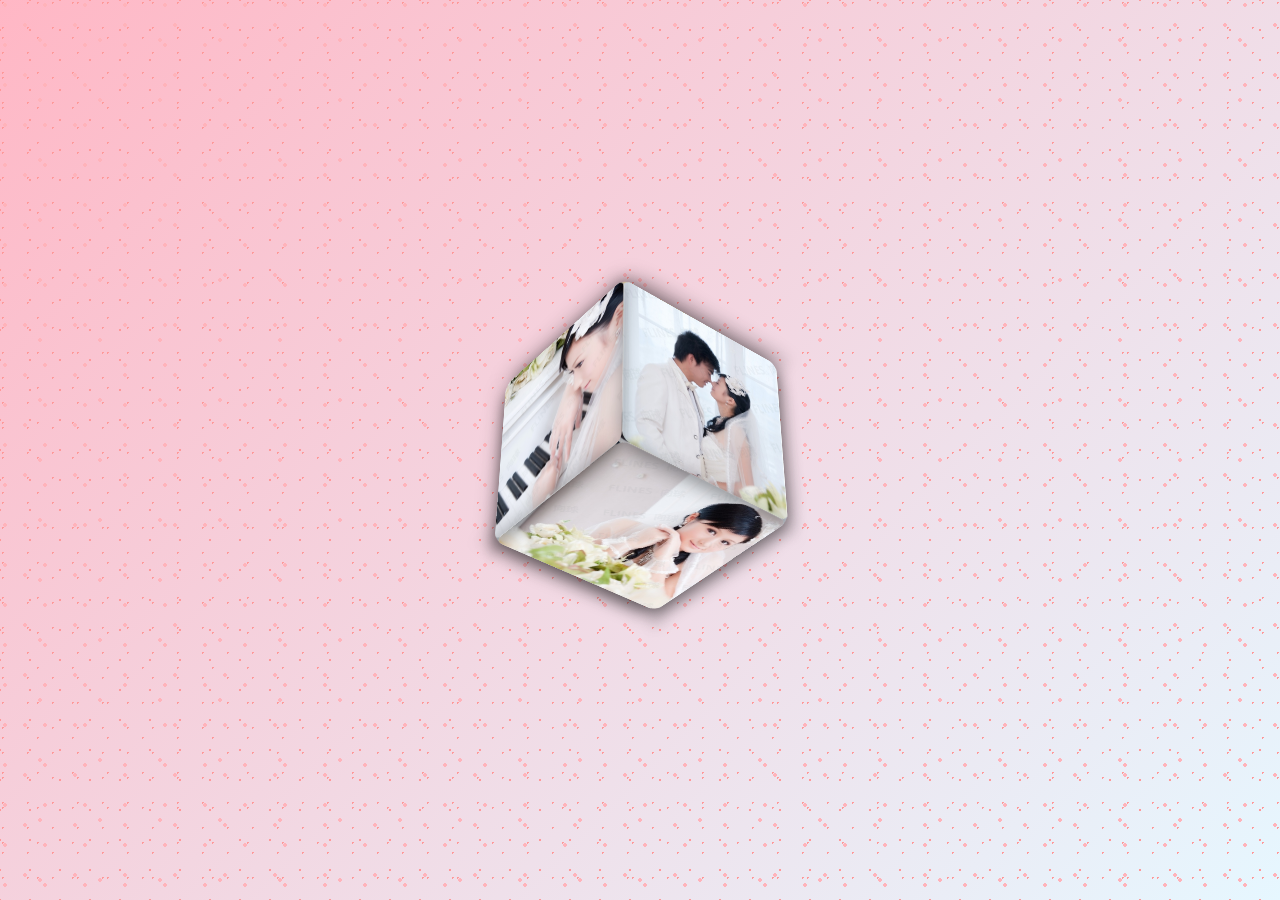
==== index.html @ de9f8f99 "Add files via upload" ====
<!DOCTYPE html>
<html lang="zh-CN">
<head>
    <meta charset="UTF-8">
    <meta name="viewport" content="width=device-width, initial-scale=1.0">
    <title>3D旋转相册</title>
    <link rel="stylesheet" href="style.css">
</head>
<body>
    <div class="container">
        <div class="album">
            <div class="photo" style="--i:0;"></div>
            <div class="photo" style="--i:1;"></div>
            <div class="photo" style="--i:2;"></div>
            <div class="photo" style="--i:3;"></div>
            <div class="photo" style="--i:4;"></div>
            <div class="photo" style="--i:5;"></div>
            
            <!-- 内层小立方体 -->
            <div class="inner-album">
                <div class="inner-photo"></div>
                <div class="inner-photo"></div>
                <div class="inner-photo"></div>
                <div class="inner-photo"></div>
                <div class="inner-photo"></div>
                <div class="inner-photo"></div>
            </div>
        </div>
    </div>
    <script src="script.js"></script>
</body>
</html>
---- style.css ----
* {
    margin: 0;
    padding: 0;
    box-sizing: border-box;
}

body {
    min-height: 100vh;
    display: flex;
    align-items: center;
    justify-content: center;
    background: linear-gradient(135deg, #ffb7c5 0%, #e6f7ff 100%);
    perspective: 1500px;
    overflow: hidden;
    position: relative;
}

/* 樱花飘落特效 */
body::before {
    content: '';
    position: fixed;
    top: 0;
    left: 0;
    width: 100%;
    height: 100%;
    pointer-events: none;
    z-index: 0;
}

/* 樱花样式 */
body::before {
    background-image: 
        radial-gradient(circle, #ffb3ba 2px, transparent 2px),
        radial-gradient(circle, #ff9999 1px, transparent 1px),
        radial-gradient(circle, #ffb3ba 2px, transparent 2px),
        radial-gradient(circle, #ff9999 1px, transparent 1px);
    background-size: 50px 50px, 30px 30px, 40px 40px, 25px 25px;
    background-position: 0 0, 15px 15px, 25px 25px, 40px 40px;
    animation: sakura-fall 20s linear infinite;
}

/* 樱花飘落动画 */
@keyframes sakura-fall {
    0% {
        transform: translateY(-100%) rotate(0deg);
        opacity: 0;
    }
    10% {
        opacity: 1;
    }
    90% {
        opacity: 1;
    }
    100% {
        transform: translateY(100vh) rotate(360deg);
        opacity: 0;
    }
}

/* 添加更多樱花元素 */
body::after {
    content: '';
    position: fixed;
    top: 0;
    left: 0;
    width: 100%;
    height: 100%;
    pointer-events: none;
    z-index: 0;
    background-image: 
        radial-gradient(circle, #ffb3ba 2px, transparent 2px),
        radial-gradient(circle, #ff9999 1px, transparent 1px);
    background-size: 60px 60px, 35px 35px;
    background-position: 10px 10px, 20px 20px;
    animation: sakura-fall 25s linear infinite 1s;
}

/* 确保容器在樱花之上 */
.container {
    position: relative;
    z-index: 1;
    width: 100%;
    height: 100vh;
    display: flex;
    align-items: center;
    justify-content: center;
    transform-style: preserve-3d;
}

.album {
    position: relative;
    width: 200px;
    height: 200px;
    transform-style: preserve-3d;
    animation: rotate 15s linear infinite;
    transition: all 0.8s cubic-bezier(0.25, 0.46, 0.45, 0.94);
    transform-origin: center;
}

.album.expanded {
    animation: none;
    transform: rotateX(10deg) rotateY(10deg);
}

.album.expanded .photo {
    transition: all 0.8s cubic-bezier(0.25, 0.46, 0.45, 0.94);
    position: absolute !important;
    top: 0 !important;
    left: 0 !important;
    width: 200px !important;
    height: 200px !important;
    display: block !important;
    opacity: 1 !important;
    z-index: 1 !important;
}

/* 为每个面设置固定位置 */
.album.expanded .photo:nth-child(1) {
    transform: rotateX(0deg) rotateY(0deg) translateZ(300px) !important;
}

.album.expanded .photo:nth-child(2) {
    transform: rotateX(0deg) rotateY(180deg) translateZ(300px) !important;
}

.album.expanded .photo:nth-child(3) {
    transform: rotateX(0deg) rotateY(-90deg) translateZ(300px) !important;
}

.album.expanded .photo:nth-child(4) {
    transform: rotateX(0deg) rotateY(90deg) translateZ(300px) !important;
}

.album.expanded .photo:nth-child(5) {
    transform: rotateX(90deg) rotateY(0deg) translateZ(300px) !important;
}

.album.expanded .photo:nth-child(6) {
    transform: rotateX(-90deg) rotateY(0deg) translateZ(300px) !important;
}

/* 外层展开图片的旋转动画 */
@keyframes outer-rotate {
    0% {
        transform: rotateX(0deg) rotateY(0deg) translateZ(300px);
    }
    100% {
        transform: rotateX(360deg) rotateY(360deg) translateZ(300px);
    }
}

.photo {
    position: absolute;
    width: 200px;
    height: 200px;
    left: 0;
    top: 0;
    backface-visibility: visible;
    border-radius: 10px;
    overflow: hidden;
    box-shadow: 0 8px 25px rgba(0,0,0,0.4), inset 0 0 20px rgba(255,255,255,0.1);
    transform-origin: center;
    transition: all 0.5s ease;
    display: block;
    opacity: 0.5; /* 外层图片透明度50% */
    z-index: 1;
}

.photo:hover {
    box-shadow: 0 12px 35px rgba(0,0,0,0.5), inset 0 0 30px rgba(255,255,255,0.2);
    transform: scale(1.05);
}

.photo::before {
    content: '';
    position: absolute;
    width: 100%;
    height: 100%;
    background-size: cover;
    background-position: center;
    transition: all 0.3s ease;
    transform: translateZ(0);
}

.photo:hover::before {
    transform: scale(1.1) translateZ(0);
}

.photo:nth-child(1) {
    /* 前面 */
    transform: rotateY(0deg) translateZ(100px);
}

.photo:nth-child(2) {
    /* 后面 */
    transform: rotateY(180deg) translateZ(100px);
}

.photo:nth-child(3) {
    /* 左面 */
    transform: rotateY(-90deg) translateZ(100px);
}

.photo:nth-child(4) {
    /* 右面 */
    transform: rotateY(90deg) translateZ(100px);
}

.photo:nth-child(5) {
    /* 上面 */
    transform: rotateX(90deg) translateZ(100px);
}

.photo:nth-child(6) {
    /* 下面 */
    transform: rotateX(-90deg) translateZ(100px);
}

/* 展开状态下的位置 */
.album.expanded .photo:nth-child(1) {
    /* 前面 */
    transform: rotateX(0deg) rotateY(0deg) translateZ(300px);
}

.album.expanded .photo:nth-child(2) {
    /* 后面 */
    transform: rotateX(0deg) rotateY(180deg) translateZ(300px);
}

.album.expanded .photo:nth-child(3) {
    /* 左面 */
    transform: rotateX(0deg) rotateY(-90deg) translateZ(300px);
}

.album.expanded .photo:nth-child(4) {
    /* 右面 */
    transform: rotateX(0deg) rotateY(90deg) translateZ(300px);
}

.album.expanded .photo:nth-child(5) {
    /* 上面 */
    transform: rotateX(90deg) rotateY(0deg) translateZ(300px);
}

.album.expanded .photo:nth-child(6) {
    /* 下面 */
    transform: rotateX(-90deg) rotateY(0deg) translateZ(300px);
}

/* 内层小立方体样式 */
.inner-album {
    position: absolute;
    width: 100px;
    height: 100px;
    top: 50%;
    left: 50%;
    transform: translate(-50%, -50%);
    transform-style: preserve-3d;
    opacity: 0;
    transition: all 1s cubic-bezier(0.23, 1, 0.32, 1);
}

.album.expanded .inner-album {
    opacity: 1;
    animation: inner-rotate 10s linear infinite !important;
}

.inner-photo {
    position: absolute;
    width: 100px;
    height: 100px;
    left: 0;
    top: 0;
    backface-visibility: hidden;
    border-radius: 8px;
    overflow: hidden;
    box-shadow: 0 4px 15px rgba(0,0,0,0.3);
    transform-origin: center;
    opacity: 0.8; /* 内层图片透明度80% */
}

.inner-photo::before {
    content: '';
    position: absolute;
    width: 100%;
    height: 100%;
    background-size: cover;
    background-position: center;
    transition: all 0.3s ease;
}

/* 内层立方体6个面的位置 */
.inner-photo:nth-child(1) {
    transform: rotateY(0deg) translateZ(50px);
}

.inner-photo:nth-child(2) {
    transform: rotateY(180deg) translateZ(50px);
}

.inner-photo:nth-child(3) {
    transform: rotateY(-90deg) translateZ(50px);
}

.inner-photo:nth-child(4) {
    transform: rotateY(90deg) translateZ(50px);
}

.inner-photo:nth-child(5) {
    transform: rotateX(90deg) translateZ(50px);
}

.inner-photo:nth-child(6) {
    transform: rotateX(-90deg) translateZ(50px);
}

/* 内层立方体图片 */
.inner-photo:nth-child(1)::before {
    background-image: url('IMG/7.png');
}

.inner-photo:nth-child(2)::before {
    background-image: url('IMG/8.png');
}

.inner-photo:nth-child(3)::before {
    background-image: url('IMG/1.png');
}

.inner-photo:nth-child(4)::before {
    background-image: url('IMG/2.png');
}

.inner-photo:nth-child(5)::before {
    background-image: url('IMG/3.png');
}

.inner-photo:nth-child(6)::before {
    background-image: url('IMG/4.png');
}

/* 内层立方体旋转动画 */
@keyframes inner-rotate {
    0% {
        transform: translate(-50%, -50%) rotateX(0deg) rotateY(0deg);
    }
    100% {
        transform: translate(-50%, -50%) rotateX(360deg) rotateY(360deg);
    }
}

/* 确保外层和内层使用相同的旋转速度 */
.album.expanded .photo,
.album.expanded .inner-album {
    animation-duration: 10s !important;
    animation-timing-function: linear !important;
    animation-iteration-count: infinite !important;
}

/* 确保外层图片和内层立方体同步旋转 */
.album.expanded .inner-album {
    animation: inner-rotate 10s linear infinite !important;
}

.photo::before {
    background-image: var(--bg-image, url('IMG/1.png'));
}

.inner-photo::before {
    background-image: var(--bg-image, url('IMG/1.png'));
}

/* 确保所有照片面都能正确显示 */
.album.expanded .photo {
    display: block !important;
    opacity: 1 !important;
    z-index: 1 !important;
    animation: outer-rotate 10s linear infinite !important;
}


.photo {
    display: block;
    opacity: 1;
    z-index: 1;
}




.photo:hover::before {
    transform: scale(1.1);
}

@keyframes rotate {
    0% {
        transform: rotateX(0deg) rotateY(0deg);
    }
    100% {
        transform: rotateX(360deg) rotateY(360deg);
    }
}

@media (max-width: 768px) {
    .album {
        width: 150px;
        height: 150px;
    }
    
    .photo {
        width: 150px;
        height: 150px;
    }
    
    .photo:nth-child(1) {
        transform: rotateY(0deg) translateZ(75px);
    }
    
    .photo:nth-child(2) {
        transform: rotateY(180deg) translateZ(75px);
    }
    
    .photo:nth-child(3) {
        transform: rotateY(-90deg) translateZ(75px);
    }
    
    .photo:nth-child(4) {
        transform: rotateY(90deg) translateZ(75px);
    }
    
    .photo:nth-child(5) {
        transform: rotateX(90deg) translateZ(75px);
    }
    
    .photo:nth-child(6) {
        transform: rotateX(-90deg) translateZ(75px);
    }
    
    /* 移动设备上的展开状态 */
    .album.expanded .photo:nth-child(1) {
        transform: rotateX(0deg) rotateY(0deg) translateZ(200px);
    }
    
    .album.expanded .photo:nth-child(2) {
        transform: rotateX(0deg) rotateY(180deg) translateZ(200px);
    }
    
    .album.expanded .photo:nth-child(3) {
        transform: rotateX(0deg) rotateY(-90deg) translateZ(200px);
    }
    
    .album.expanded .photo:nth-child(4) {
        transform: rotateX(0deg) rotateY(90deg) translateZ(200px);
    }
    
    .album.expanded .photo:nth-child(5) {
        transform: rotateX(90deg) rotateY(0deg) translateZ(200px);
    }
    
    .album.expanded .photo:nth-child(6) {
        transform: rotateX(-90deg) rotateY(0deg) translateZ(200px);
    }
    
    /* 移动设备上的外层展开图片旋转动画 */
    .album.expanded .photo {
        animation: mobile-outer-rotate 10s linear infinite !important;
    }
    
    @keyframes mobile-outer-rotate {
        0% {
            transform: rotateX(0deg) rotateY(0deg) translateZ(200px);
        }
        100% {
            transform: rotateX(360deg) rotateY(360deg) translateZ(200px);
        }
    }
    
    /* 确保移动设备上所有照片面都能正确显示 */
    @media (max-width: 768px) {
        .album.expanded .photo {
            display: block !important;
            opacity: 1 !important;
            z-index: 1 !important;
            animation: mobile-outer-rotate 10s linear infinite !important;
        }
    }
    
    /* 移动设备上的内层小立方体 */
    .inner-album {
        width: 75px;
        height: 75px;
    }
    
    .inner-photo {
        width: 75px;
        height: 75px;
    }
    
    .inner-photo:nth-child(1) {
        transform: rotateY(0deg) translateZ(37.5px);
    }
    
    .inner-photo:nth-child(2) {
        transform: rotateY(180deg) translateZ(37.5px);
    }
    
    .inner-photo:nth-child(3) {
        transform: rotateY(-90deg) translateZ(37.5px);
    }
    
    .inner-photo:nth-child(4) {
        transform: rotateY(90deg) translateZ(37.5px);
    }
    
    .inner-photo:nth-child(5) {
        transform: rotateX(90deg) translateZ(37.5px);
    }
    
    .inner-photo:nth-child(6) {
        transform: rotateX(-90deg) translateZ(37.5px);
    }
}
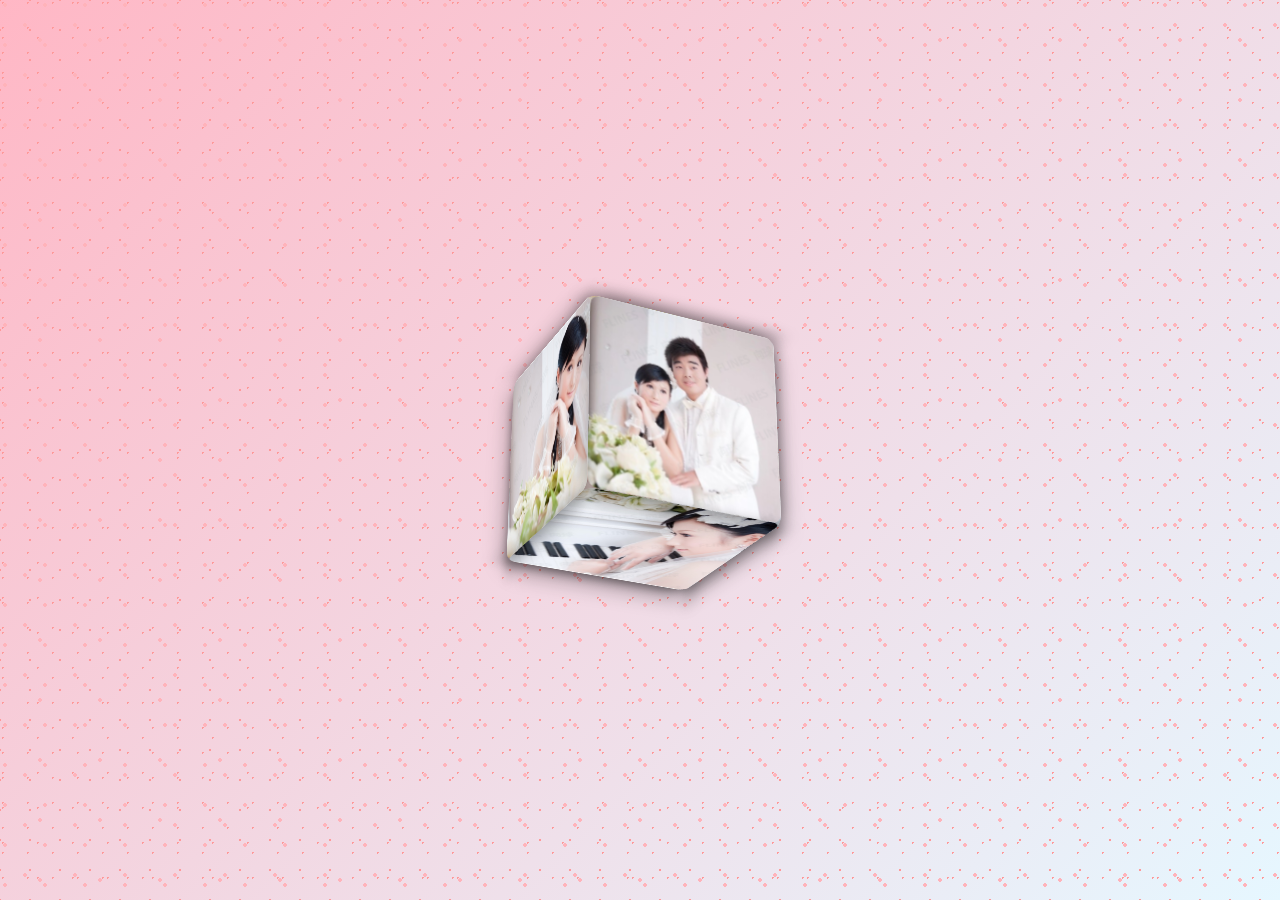
==== commit d150852c: "Add files via upload" ====
--- a/index.html
+++ b/index.html
@@ -5,6 +5,16 @@
     <meta name="viewport" content="width=device-width, initial-scale=1.0">
     <title>3D旋转相册</title>
     <link rel="stylesheet" href="style.css">
+    
+    <!-- 预加载图片，提高加载速度 -->
+    <link rel="preload" href="1.png" as="image">
+    <link rel="preload" href="2.png" as="image">
+    <link rel="preload" href="3.png" as="image">
+    <link rel="preload" href="4.png" as="image">
+    <link rel="preload" href="5.png" as="image">
+    <link rel="preload" href="6.png" as="image">
+    <link rel="preload" href="7.png" as="image">
+    <link rel="preload" href="8.png" as="image">
 </head>
 <body>
     <div class="container">
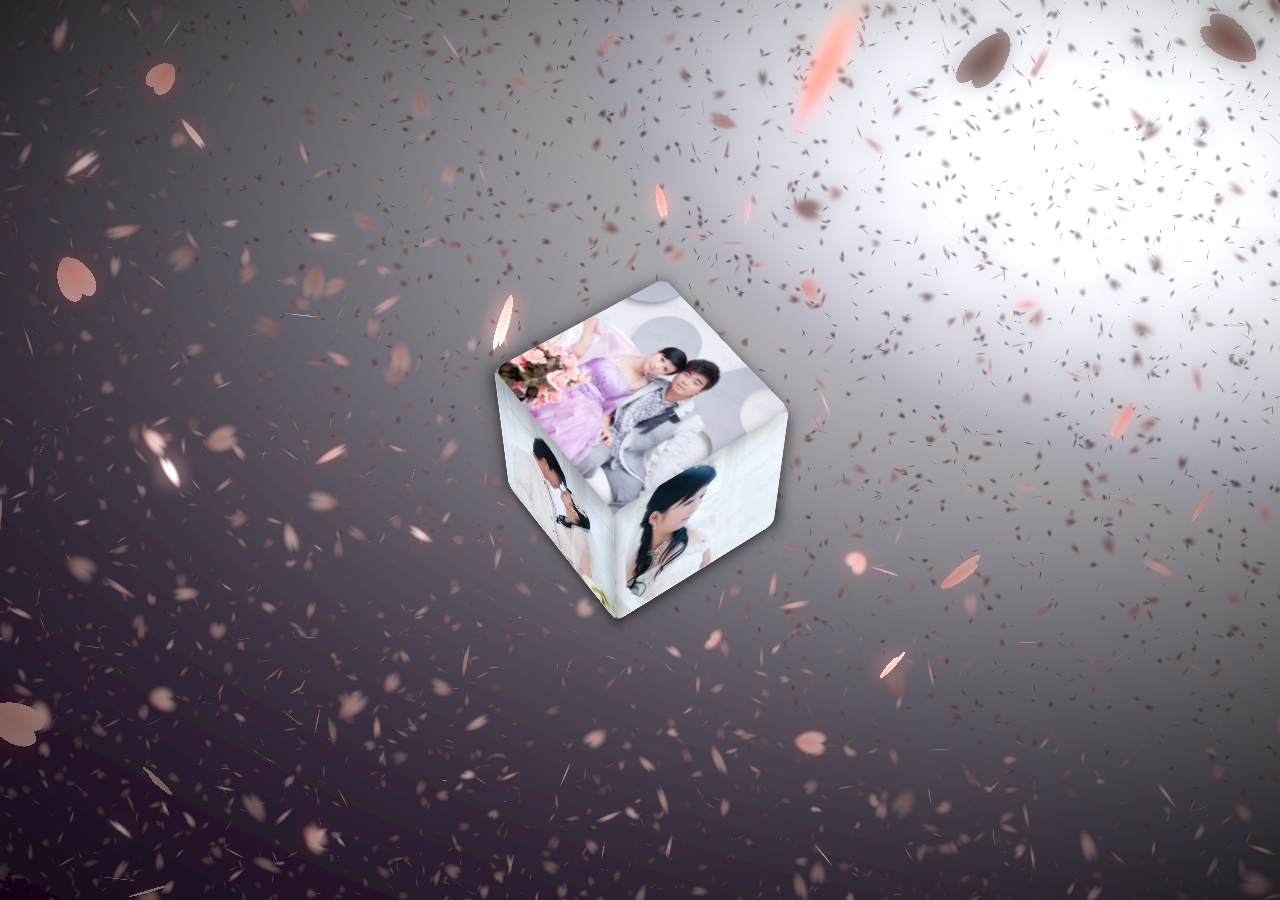
==== commit 540b0fd8: "Add files via upload" ====
--- a/index.html
+++ b/index.html
@@ -17,6 +17,9 @@
     <link rel="preload" href="8.png" as="image">
 </head>
 <body>
+    <!-- 樱花效果 -->
+    <canvas id="sakura"></canvas>
+    
     <div class="container">
         <div class="album">
             <div class="photo" style="--i:0;"></div>
@@ -37,6 +40,1137 @@
             </div>
         </div>
     </div>
+    
+    <!-- sakura shader -->
+    <script id="sakura_point_vsh" type="x-shader/x_vertex">
+    uniform mat4 uProjection;
+    uniform mat4 uModelview;
+    uniform vec3 uResolution;
+    uniform vec3 uOffset;
+    uniform vec3 uDOF; //x:focus distance, y:focus radius, z:max radius
+    uniform vec3 uFade; //x:start distance, y:half distance, z:near fade start
+    
+    attribute vec3 aPosition;
+    attribute vec3 aEuler;
+    attribute vec2 aMisc; //x:size, y:fade
+    
+    varying vec3 pposition;
+    varying float psize;
+    varying float palpha;
+    varying float pdist;
+    
+    //varying mat3 rotMat;
+    varying vec3 normX;
+    varying vec3 normY;
+    varying vec3 normZ;
+    varying vec3 normal;
+    
+    varying float diffuse;
+    varying float specular;
+    varying float rstop;
+    varying float distancefade;
+    
+    void main(void) {
+    // Projection is based on vertical angle
+    vec4 pos = uModelview * vec4(aPosition + uOffset, 1.0);
+    gl_Position = uProjection * pos;
+    gl_PointSize = aMisc.x * uProjection[1][1] / -pos.z * uResolution.y * 0.5;
+    
+    pposition = pos.xyz;
+    psize = aMisc.x;
+    pdist = length(pos.xyz);
+    palpha = smoothstep(0.0, 1.0, (pdist - 0.1) / uFade.z);
+    
+    vec3 elrsn = sin(aEuler);
+    vec3 elrcs = cos(aEuler);
+    mat3 rotx = mat3(
+    1.0, 0.0, 0.0,
+    0.0, elrcs.x, elrsn.x,
+    0.0, -elrsn.x, elrcs.x
+    );
+    mat3 roty = mat3(
+    elrcs.y, 0.0, -elrsn.y,
+    0.0, 1.0, 0.0,
+    elrsn.y, 0.0, elrcs.y
+    );
+    mat3 rotz = mat3(
+    elrcs.z, elrsn.z, 0.0,
+    -elrsn.z, elrcs.z, 0.0,
+    0.0, 0.0, 1.0
+    );
+    mat3 rotmat = rotx * roty * rotz;
+    normal = rotmat[2];
+    
+    mat3 trrotm = mat3(
+    rotmat[0][0], rotmat[1][0], rotmat[2][0],
+    rotmat[0][1], rotmat[1][1], rotmat[2][1],
+    rotmat[0][2], rotmat[1][2], rotmat[2][2]
+    );
+    normX = trrotm[0];
+    normY = trrotm[1];
+    normZ = trrotm[2];
+    
+    const vec3 lit = vec3(0.6917144638660746, 0.6917144638660746, -0.20751433915982237);
+    
+    float tmpdfs = dot(lit, normal);
+    if(tmpdfs < 0.0) {
+    normal = -normal;
+    tmpdfs = dot(lit, normal);
+    }
+    diffuse = 0.4 + tmpdfs;
+    
+    vec3 eyev = normalize(-pos.xyz);
+    if(dot(eyev, normal) > 0.0) {
+    vec3 hv = normalize(eyev + lit);
+    specular = pow(max(dot(hv, normal), 0.0), 20.0);
+    }
+    else {
+    specular = 0.0;
+    }
+    
+    rstop = clamp((abs(pdist - uDOF.x) - uDOF.y) / uDOF.z, 0.0, 1.0);
+    rstop = pow(rstop, 0.5);
+    //-0.69315 = ln(0.5)
+    distancefade = min(1.0, exp((uFade.x - pdist) * 0.69315 / uFade.y));
+    }
+    </script>
+    
+    <script id="sakura_point_fsh" type="x-shader/x_fragment">
+    #ifdef GL_ES
+    //precision mediump float;
+    precision highp float;
+    #endif
+    
+    uniform vec3 uDOF; //x:focus distance, y:focus radius, z:max radius
+    uniform vec3 uFade; //x:start distance, y:half distance, z:near fade start
+    
+    const vec3 fadeCol = vec3(0.08, 0.03, 0.06);
+    
+    varying vec3 pposition;
+    varying float psize;
+    varying float palpha;
+    varying float pdist;
+    
+    //varying mat3 rotMat;
+    varying vec3 normX;
+    varying vec3 normY;
+    varying vec3 normZ;
+    varying vec3 normal;
+    
+    varying float diffuse;
+    varying float specular;
+    varying float rstop;
+    varying float distancefade;
+    
+    float ellipse(vec2 p, vec2 o, vec2 r) {
+    vec2 lp = (p - o) / r;
+    return length(lp) - 1.0;
+    }
+    
+    void main(void) {
+    vec3 p = vec3(gl_PointCoord - vec2(0.5, 0.5), 0.0) * 2.0;
+    vec3 d = vec3(0.0, 0.0, -1.0);
+    float nd = normZ.z; //dot(-normZ, d);
+    if(abs(nd) < 0.0001) discard;
+    
+    float np = dot(normZ, p);
+    vec3 tp = p + d * np / nd;
+    vec2 coord = vec2(dot(normX, tp), dot(normY, tp));
+    
+    //angle = 15 degree
+    const float flwrsn = 0.258819045102521;
+    const float flwrcs = 0.965925826289068;
+    mat2 flwrm = mat2(flwrcs, -flwrsn, flwrsn, flwrcs);
+    vec2 flwrp = vec2(abs(coord.x), coord.y) * flwrm;
+    
+    float r;
+    if(flwrp.x < 0.0) {
+    r = ellipse(flwrp, vec2(0.065, 0.024) * 0.5, vec2(0.36, 0.96) * 0.5);
+    }
+    else {
+    r = ellipse(flwrp, vec2(0.065, 0.024) * 0.5, vec2(0.58, 0.96) * 0.5);
+    }
+    
+    if(r > rstop) discard;
+    
+    vec3 col = mix(vec3(1.0, 0.8, 0.75), vec3(1.0, 0.9, 0.87), r);
+    float grady = mix(0.0, 1.0, pow(coord.y * 0.5 + 0.5, 0.35));
+    col *= vec3(1.0, grady, grady);
+    col *= mix(0.8, 1.0, pow(abs(coord.x), 0.3));
+    col = col * diffuse + specular;
+    
+    col = mix(fadeCol, col, distancefade);
+    
+    float alpha = (rstop > 0.001)? (0.5 - r / (rstop * 2.0)) : 1.0;
+    alpha = smoothstep(0.0, 1.0, alpha) * palpha;
+    
+    gl_FragColor = vec4(col * 0.5, alpha);
+    }
+    </script>
+    
+    <!-- effects -->
+    <script id="fx_common_vsh" type="x-shader/x_vertex">
+    uniform vec3 uResolution;
+    attribute vec2 aPosition;
+    
+    varying vec2 texCoord;
+    varying vec2 screenCoord;
+    
+    void main(void) {
+    gl_Position = vec4(aPosition, 0.0, 1.0);
+    texCoord = aPosition.xy * 0.5 + vec2(0.5, 0.5);
+    screenCoord = aPosition.xy * vec2(uResolution.z, 1.0);
+    }
+    </script>
+    
+    <script id="bg_fsh" type="x-shader/x_fragment">
+    #ifdef GL_ES
+    //precision mediump float;
+    precision highp float;
+    #endif
+    
+    uniform vec2 uTimes;
+    
+    varying vec2 texCoord;
+    varying vec2 screenCoord;
+    
+    void main(void) {
+    vec3 col;
+    float c;
+    vec2 tmpv = texCoord * vec2(0.8, 1.0) - vec2(0.95, 1.0);
+    c = exp(-pow(length(tmpv) * 1.8, 2.0));
+    col = mix(vec3(0.02, 0.0, 0.03), vec3(0.96, 0.98, 1.0) * 1.5, c);
+    gl_FragColor = vec4(col * 0.5, 1.0);
+    }
+    </script>
+    
+    <script id="fx_brightbuf_fsh" type="x-shader/x_fragment">
+    #ifdef GL_ES
+    //precision mediump float;
+    precision highp float;
+    #endif
+    uniform sampler2D uSrc;
+    uniform vec2 uDelta;
+    
+    varying vec2 texCoord;
+    varying vec2 screenCoord;
+    
+    void main(void) {
+    vec4 col = texture2D(uSrc, texCoord);
+    gl_FragColor = vec4(col.rgb * 2.0 - vec3(0.5), 1.0);
+    }
+    </script>
+    
+    <script id="fx_dirblur_r4_fsh" type="x-shader/x_fragment">
+    #ifdef GL_ES
+    //precision mediump float;
+    precision highp float;
+    #endif
+    uniform sampler2D uSrc;
+    uniform vec2 uDelta;
+    uniform vec4 uBlurDir; //dir(x, y), stride(z, w)
+    
+    varying vec2 texCoord;
+    varying vec2 screenCoord;
+    
+    void main(void) {
+    vec4 col = texture2D(uSrc, texCoord);
+    col = col + texture2D(uSrc, texCoord + uBlurDir.xy * uDelta);
+    col = col + texture2D(uSrc, texCoord - uBlurDir.xy * uDelta);
+    col = col + texture2D(uSrc, texCoord + (uBlurDir.xy + uBlurDir.zw) * uDelta);
+    col = col + texture2D(uSrc, texCoord - (uBlurDir.xy + uBlurDir.zw) * uDelta);
+    gl_FragColor = col / 5.0;
+    }
+    </script>
+    
+    <!-- effect fragment shader template -->
+    <script id="fx_common_fsh" type="x-shader/x_fragment">
+    #ifdef GL_ES
+    //precision mediump float;
+    precision highp float;
+    #endif
+    uniform sampler2D uSrc;
+    uniform vec2 uDelta;
+    
+    varying vec2 texCoord;
+    varying vec2 screenCoord;
+    
+    void main(void) {
+    gl_FragColor = texture2D(uSrc, texCoord);
+    }
+    </script>
+    
+    <!-- post processing -->
+    <script id="pp_final_vsh" type="x-shader/x_vertex">
+    uniform vec3 uResolution;
+    attribute vec2 aPosition;
+    varying vec2 texCoord;
+    varying vec2 screenCoord;
+    
+    void main(void) {
+    gl_Position = vec4(aPosition, 0.0, 1.0);
+    texCoord = aPosition.xy * 0.5 + vec2(0.5, 0.5);
+    screenCoord = aPosition.xy * vec2(uResolution.z, 1.0);
+    }
+    </script>
+    
+    <script id="pp_final_fsh" type="x-shader/x_fragment">
+    #ifdef GL_ES
+    //precision mediump float;
+    precision highp float;
+    #endif
+    uniform sampler2D uSrc;
+    uniform sampler2D uBloom;
+    uniform vec2 uDelta;
+    
+    varying vec2 texCoord;
+    varying vec2 screenCoord;
+    
+    void main(void) {
+    vec4 srccol = texture2D(uSrc, texCoord) * 2.0;
+    vec4 bloomcol = texture2D(uBloom, texCoord);
+    vec4 col;
+    col = srccol + bloomcol * (vec4(1.0) + srccol);
+    col *= smoothstep(1.0, 0.0, pow(length((texCoord - vec2(0.5)) * 2.0), 1.2) * 0.5);
+    col = pow(col, vec4(0.45454545454545)); //(1.0 / 2.2)
+    
+    gl_FragColor = vec4(col.rgb, 1.0);
+    gl_FragColor.a = 1.0;
+    }
+    </script>
+    
     <script src="script.js"></script>
+    
+    <script>
+    // Utilities
+    var Vector3 = {};
+    var Matrix44 = {};
+    
+    Vector3.create = function(x, y, z) {
+    return {'x':x, 'y':y, 'z':z};
+    };
+    
+    Vector3.dot = function (v0, v1) {
+    return v0.x * v1.x + v0.y * v1.y + v0.z * v1.z;
+    };
+    
+    Vector3.cross = function (v, v0, v1) {
+    v.x = v0.y * v1.z - v0.z * v1.y;
+    v.y = v0.z * v1.x - v0.x * v1.z;
+    v.z = v0.x * v1.y - v0.y * v1.x;
+    };
+    
+    Vector3.normalize = function (v) {
+    var l = v.x * v.x + v.y * v.y + v.z * v.z;
+    if(l > 0.00001) {
+    l = 1.0 / Math.sqrt(l);
+    v.x *= l;
+    v.y *= l;
+    v.z *= l;
+    }
+    };
+    
+    Vector3.arrayForm = function(v) {
+    if(v.array) {
+    v.array[0] = v.x;
+    v.array[1] = v.y;
+    v.array[2] = v.z;
+    }
+    else {
+    v.array = new Float32Array([v.x, v.y, v.z]);
+    }
+    return v.array;
+    };
+    
+    Matrix44.createIdentity = function () {
+    return new Float32Array([1.0, 0.0, 0.0, 0.0, 0.0, 1.0, 0.0, 0.0, 0.0, 0.0, 1.0, 0.0, 0.0, 0.0, 0.0, 1.0]);
+    };
+    
+    Matrix44.loadProjection = function (m, aspect, vdeg, near, far) {
+    var h = near * Math.tan(vdeg * Math.PI / 180.0 * 0.5) * 2.0;
+    var w = h * aspect;
+    
+    m[0] = 2.0 * near / w;
+    m[1] = 0.0;
+    m[2] = 0.0;
+    m[3] = 0.0;
+    
+    m[4] = 0.0;
+    m[5] = 2.0 * near / h;
+    m[6] = 0.0;
+    m[7] = 0.0;
+    
+    m[8] = 0.0;
+    m[9] = 0.0;
+    m[10] = -(far + near) / (far - near);
+    m[11] = -1.0;
+    
+    m[12] = 0.0;
+    m[13] = 0.0;
+    m[14] = -2.0 * far * near / (far - near);
+    m[15] = 0.0;
+    };
+    
+    Matrix44.loadLookAt = function (m, vpos, vlook, vup) {
+    var frontv = Vector3.create(vpos.x - vlook.x, vpos.y - vlook.y, vpos.z - vlook.z);
+    Vector3.normalize(frontv);
+    
+    var sidev = Vector3.create(1.0, 0.0, 0.0);
+    Vector3.cross(sidev, vup, frontv);
+    Vector3.normalize(sidev);
+    
+    var topv = Vector3.create(1.0, 0.0, 0.0);
+    Vector3.cross(topv, frontv, sidev);
+    Vector3.normalize(topv);
+    
+    m[0] = sidev.x;
+    m[1] = topv.x;
+    m[2] = frontv.x;
+    m[3] = 0.0;
+    
+    m[4] = sidev.y;
+    m[5] = topv.y;
+    m[6] = frontv.y;
+    m[7] = 0.0;
+    
+    m[8] = sidev.z;
+    m[9] = topv.z;
+    m[10] = frontv.z;
+    m[11] = 0.0;
+    
+    m[12] = -(vpos.x * m[0] + vpos.y * m[4] + vpos.z * m[8]);
+    m[13] = -(vpos.x * m[1] + vpos.y * m[5] + vpos.z * m[9]);
+    m[14] = -(vpos.x * m[2] + vpos.y * m[6] + vpos.z * m[10]);
+    m[15] = 1.0;
+    };
+    
+    //
+    var timeInfo = {
+    'start':0, 'prev':0, // Date
+    'delta':0, 'elapsed':0 // Number(sec)
+    };
+    
+    //
+    var gl;
+    var renderSpec = {
+    'width':0,
+    'height':0,
+    'aspect':1,
+    'array':new Float32Array(3),
+    'halfWidth':0,
+    'halfHeight':0,
+    'halfArray':new Float32Array(3)
+    // and some render targets. see setViewport()
+    };
+    
+    renderSpec.setSize = function(w, h) {
+    renderSpec.width = w;
+    renderSpec.height = h;
+    renderSpec.aspect = renderSpec.width / renderSpec.height;
+    renderSpec.array[0] = renderSpec.width;
+    renderSpec.array[1] = renderSpec.height;
+    renderSpec.array[2] = renderSpec.aspect;
+    
+    renderSpec.halfWidth = Math.floor(w / 2);
+    renderSpec.halfHeight = Math.floor(h / 2);
+    renderSpec.halfArray[0] = renderSpec.halfWidth;
+    renderSpec.halfArray[1] = renderSpec.halfHeight;
+    renderSpec.halfArray[2] = renderSpec.halfWidth / renderSpec.halfHeight;
+    };
+    
+    function deleteRenderTarget(rt) {
+    gl.deleteFramebuffer(rt.frameBuffer);
+    gl.deleteRenderbuffer(rt.renderBuffer);
+    gl.deleteTexture(rt.texture);
+    }
+    
+    function createRenderTarget(w, h) {
+    var ret = {
+    'width':w,
+    'height':h,
+    'sizeArray':new Float32Array([w, h, w / h]),
+    'dtxArray':new Float32Array([1.0 / w, 1.0 / h])
+    };
+    
+    ret.frameBuffer = gl.createFramebuffer();
+    ret.renderBuffer = gl.createRenderbuffer();
+    ret.texture = gl.createTexture();
+    
+    gl.bindTexture(gl.TEXTURE_2D, ret.texture);
+    gl.texImage2D(gl.TEXTURE_2D, 0, gl.RGBA, w, h, 0, gl.RGBA, gl.UNSIGNED_BYTE, null);
+    gl.texParameteri(gl.TEXTURE_2D, gl.TEXTURE_WRAP_S, gl.CLAMP_TO_EDGE);
+    gl.texParameteri(gl.TEXTURE_2D, gl.TEXTURE_WRAP_T, gl.CLAMP_TO_EDGE);
+    gl.texParameteri(gl.TEXTURE_2D, gl.TEXTURE_MAG_FILTER, gl.LINEAR);
+    gl.texParameteri(gl.TEXTURE_2D, gl.TEXTURE_MIN_FILTER, gl.LINEAR);
+    
+    gl.bindFramebuffer(gl.FRAMEBUFFER, ret.frameBuffer);
+    gl.framebufferTexture2D(gl.FRAMEBUFFER, gl.COLOR_ATTACHMENT0, gl.TEXTURE_2D, ret.texture, 0);
+    
+    gl.bindRenderbuffer(gl.RENDERBUFFER, ret.renderBuffer);
+    gl.renderbufferStorage(gl.RENDERBUFFER, gl.DEPTH_COMPONENT16, w, h);
+    gl.framebufferRenderbuffer(gl.FRAMEBUFFER, gl.DEPTH_ATTACHMENT, gl.RENDERBUFFER, ret.renderBuffer);
+    
+    gl.bindTexture(gl.TEXTURE_2D, null);
+    gl.bindRenderbuffer(gl.RENDERBUFFER, null);
+    gl.bindFramebuffer(gl.FRAMEBUFFER, null);
+    
+    return ret;
+    }
+    
+    function compileShader(shtype, shsrc) {
+    var retsh = gl.createShader(shtype);
+    
+    gl.shaderSource(retsh, shsrc);
+    gl.compileShader(retsh);
+    
+    if(!gl.getShaderParameter(retsh, gl.COMPILE_STATUS)) {
+    var errlog = gl.getShaderInfoLog(retsh);
+    gl.deleteShader(retsh);
+    console.error(errlog);
+    return null;
+    }
+    
+    return retsh;
+    }
+    
+    function createShader(vtxsrc, frgsrc, uniformlist, attrlist) {
+    var vsh = compileShader(gl.VERTEX_SHADER, vtxsrc);
+    var fsh = compileShader(gl.FRAGMENT_SHADER, frgsrc);
+    
+    if(vsh == null || fsh == null) {
+    return null;
+    }
+    
+    var prog = gl.createProgram();
+    gl.attachShader(prog, vsh);
+    gl.attachShader(prog, fsh);
+    
+    gl.deleteShader(vsh);
+    gl.deleteShader(fsh);
+    
+    gl.linkProgram(prog);
+    if (!gl.getProgramParameter(prog, gl.LINK_STATUS)) {
+    var errlog = gl.getProgramInfoLog(prog);
+    console.error(errlog);
+    return null;
+    }
+    
+    if(uniformlist) {
+    prog.uniforms = {};
+    for(var i = 0; i < uniformlist.length; i++) {
+    prog.uniforms[uniformlist[i]] = gl.getUniformLocation(prog, uniformlist[i]);
+    }
+    }
+    
+    if(attrlist) {
+    prog.attributes = {};
+    for(var i = 0; i < attrlist.length; i++) {
+    var attr = attrlist[i];
+    prog.attributes[attr] = gl.getAttribLocation(prog, attr);
+    }
+    }
+    
+    return prog;
+    }
+    
+    function useShader(prog) {
+    gl.useProgram(prog);
+    for(var attr in prog.attributes) {
+    gl.enableVertexAttribArray(prog.attributes[attr]);;
+    }
+    }
+    
+    function unuseShader(prog) {
+    for(var attr in prog.attributes) {
+    gl.disableVertexAttribArray(prog.attributes[attr]);;
+    }
+    gl.useProgram(null);
+    }
+    
+    /////
+    var projection = {
+    'angle':60,
+    'nearfar':new Float32Array([0.1, 100.0]),
+    'matrix':Matrix44.createIdentity()
+    };
+    
+    var camera = {
+    'position':Vector3.create(0, 0, 100),
+    'lookat':Vector3.create(0, 0, 0),
+    'up':Vector3.create(0, 1, 0),
+    'dof':Vector3.create(10.0, 4.0, 8.0),
+    'matrix':Matrix44.createIdentity()
+    };
+    
+    var pointFlower = {};
+    var meshFlower = {};
+    var sceneStandBy = false;
+    
+    var BlossomParticle = function () {
+    this.velocity = new Array(3);
+    this.rotation = new Array(3);
+    this.position = new Array(3);
+    this.euler = new Array(3);
+    this.size = 1.0;
+    this.alpha = 1.0;
+    this.zkey = 0.0;
+    };
+    
+    BlossomParticle.prototype.setVelocity = function (vx, vy, vz) {
+    this.velocity[0] = vx;
+    this.velocity[1] = vy;
+    this.velocity[2] = vz;
+    };
+    
+    BlossomParticle.prototype.setRotation = function (rx, ry, rz) {
+    this.rotation[0] = rx;
+    this.rotation[1] = ry;
+    this.rotation[2] = rz;
+    };
+    
+    BlossomParticle.prototype.setPosition = function (nx, ny, nz) {
+    this.position[0] = nx;
+    this.position[1] = ny;
+    this.position[2] = nz;
+    };
+    
+    BlossomParticle.prototype.setEulerAngles = function (rx, ry, rz) {
+    this.euler[0] = rx;
+    this.euler[1] = ry;
+    this.euler[2] = rz;
+    };
+    
+    BlossomParticle.prototype.setSize = function (s) {
+    this.size = s;
+    };
+    
+    BlossomParticle.prototype.update = function (dt, et) {
+    this.position[0] += this.velocity[0] * dt;
+    this.position[1] += this.velocity[1] * dt;
+    this.position[2] += this.velocity[2] * dt;
+    
+    this.euler[0] += this.rotation[0] * dt;
+    this.euler[1] += this.rotation[1] * dt;
+    this.euler[2] += this.rotation[2] * dt;
+    };
+    
+    function createPointFlowers() {
+    // get point sizes
+    var prm = gl.getParameter(gl.ALIASED_POINT_SIZE_RANGE);
+    renderSpec.pointSize = {'min':prm[0], 'max':prm[1]};
+    
+    var vtxsrc = document.getElementById("sakura_point_vsh").textContent;
+    var frgsrc = document.getElementById("sakura_point_fsh").textContent;
+    
+    pointFlower.program = createShader(
+    vtxsrc, frgsrc,
+    ['uProjection', 'uModelview', 'uResolution', 'uOffset', 'uDOF', 'uFade'],
+    ['aPosition', 'aEuler', 'aMisc']
+    );
+    
+    useShader(pointFlower.program);
+    pointFlower.offset = new Float32Array([0.0, 0.0, 0.0]);
+    pointFlower.fader = Vector3.create(0.0, 10.0, 0.0);
+    
+    // paramerters: velocity[3], rotate[3]
+    pointFlower.numFlowers = 1600;
+    pointFlower.particles = new Array(pointFlower.numFlowers);
+    // vertex attributes {position[3], euler_xyz[3], size[1]}
+    pointFlower.dataArray = new Float32Array(pointFlower.numFlowers * (3 + 3 + 2));
+    pointFlower.positionArrayOffset = 0;
+    pointFlower.eulerArrayOffset = pointFlower.numFlowers * 3;
+    pointFlower.miscArrayOffset = pointFlower.numFlowers * 6;
+    
+    pointFlower.buffer = gl.createBuffer();
+    gl.bindBuffer(gl.ARRAY_BUFFER, pointFlower.buffer);
+    gl.bufferData(gl.ARRAY_BUFFER, pointFlower.dataArray, gl.DYNAMIC_DRAW);
+    gl.bindBuffer(gl.ARRAY_BUFFER, null);
+    
+    unuseShader(pointFlower.program);
+    
+    for(var i = 0; i < pointFlower.numFlowers; i++) {
+    pointFlower.particles[i] = new BlossomParticle();
+    }
+    }
+    
+    function initPointFlowers() {
+    //area
+    pointFlower.area = Vector3.create(20.0, 20.0, 20.0);
+    pointFlower.area.x = pointFlower.area.y * renderSpec.aspect;
+    
+    pointFlower.fader.x = 10.0; //env fade start
+    pointFlower.fader.y = pointFlower.area.z; //env fade half
+    pointFlower.fader.z = 0.1; //near fade start
+    
+    //particles
+    var PI2 = Math.PI * 2.0;
+    var tmpv3 = Vector3.create(0, 0, 0);
+    var tmpv = 0;
+    var symmetryrand = function() {return (Math.random() * 2.0 - 1.0);};
+    
+    for(var i = 0; i < pointFlower.numFlowers; i++) {
+    var tmpprtcl = pointFlower.particles[i];
+    
+    //velocity
+    tmpv3.x = symmetryrand() * 0.3 + 0.8;
+    tmpv3.y = symmetryrand() * 0.2 - 1.0;
+    tmpv3.z = symmetryrand() * 0.3 + 0.5;
+    Vector3.normalize(tmpv3);
+    tmpv = 2.0 + Math.random() * 1.0;
+    tmpprtcl.setVelocity(tmpv3.x * tmpv, tmpv3.y * tmpv, tmpv3.z * tmpv);
+    
+    //rotation
+    tmpprtcl.setRotation(
+    symmetryrand() * PI2 * 0.5,
+    symmetryrand() * PI2 * 0.5,
+    symmetryrand() * PI2 * 0.5
+    );
+    
+    //position
+    tmpprtcl.setPosition(
+    symmetryrand() * pointFlower.area.x,
+    symmetryrand() * pointFlower.area.y,
+    symmetryrand() * pointFlower.area.z
+    );
+    
+    //euler
+    tmpprtcl.setEulerAngles(
+    Math.random() * Math.PI * 2.0,
+    Math.random() * Math.PI * 2.0,
+    Math.random() * Math.PI * 2.0
+    );
+    
+    //size
+    tmpprtcl.setSize(0.9 + Math.random() * 0.1);
+    }
+    }
+    
+    function renderPointFlowers() {
+    //update
+    var PI2 = Math.PI * 2.0;
+    var limit = [pointFlower.area.x, pointFlower.area.y, pointFlower.area.z];
+    var repeatPos = function (prt, cmp, limit) {
+    if(Math.abs(prt.position[cmp]) - prt.size * 0.5 > limit) {
+    //out of area
+    if(prt.position[cmp] > 0) {
+    prt.position[cmp] -= limit * 2.0;
+    }
+    else {
+    prt.position[cmp] += limit * 2.0;
+    }
+    }
+    };
+    
+    var repeatEuler = function (prt, cmp) {
+    prt.euler[cmp] = prt.euler[cmp] % PI2;
+    if(prt.euler[cmp] < 0.0) {
+    prt.euler[cmp] += PI2;
+    }
+    };
+    
+    for(var i = 0; i < pointFlower.numFlowers; i++) {
+    var prtcl = pointFlower.particles[i];
+    prtcl.update(timeInfo.delta, timeInfo.elapsed);
+    repeatPos(prtcl, 0, pointFlower.area.x);
+    repeatPos(prtcl, 1, pointFlower.area.y);
+    repeatPos(prtcl, 2, pointFlower.area.z);
+    repeatEuler(prtcl, 0);
+    repeatEuler(prtcl, 1);
+    repeatEuler(prtcl, 2);
+    
+    prtcl.alpha = 1.0;//(pointFlower.area.z - prtcl.position[2]) * 0.5;
+    
+    prtcl.zkey = (camera.matrix[2] * prtcl.position[0]
+    + camera.matrix[6] * prtcl.position[1]
+    + camera.matrix[10] * prtcl.position[2]
+    + camera.matrix[14]);
+    }
+    
+    // sort
+    pointFlower.particles.sort(function(p0, p1){return p0.zkey - p1.zkey;});
+    
+    // update data
+    var ipos = pointFlower.positionArrayOffset;
+    var ieuler = pointFlower.eulerArrayOffset;
+    var imisc = pointFlower.miscArrayOffset;
+    
+    for(var i = 0; i < pointFlower.numFlowers; i++) {
+    var prtcl = pointFlower.particles[i];
+    pointFlower.dataArray[ipos] = prtcl.position[0];
+    pointFlower.dataArray[ipos + 1] = prtcl.position[1];
+    pointFlower.dataArray[ipos + 2] = prtcl.position[2];
+    ipos += 3;
+    pointFlower.dataArray[ieuler] = prtcl.euler[0];
+    pointFlower.dataArray[ieuler + 1] = prtcl.euler[1];
+    pointFlower.dataArray[ieuler + 2] = prtcl.euler[2];
+    ieuler += 3;
+    pointFlower.dataArray[imisc] = prtcl.size;
+    pointFlower.dataArray[imisc + 1] = prtcl.alpha;
+    imisc += 2;
+    }
+    
+    //draw
+    gl.enable(gl.BLEND);
+    //gl.disable(gl.DEPTH_TEST);
+    gl.blendFunc(gl.SRC_ALPHA, gl.ONE_MINUS_SRC_ALPHA);
+    
+    var prog = pointFlower.program;
+    useShader(prog);
+    
+    gl.uniformMatrix4fv(prog.uniforms.uProjection, false, projection.matrix);
+    gl.uniformMatrix4fv(prog.uniforms.uModelview, false, camera.matrix);
+    gl.uniform3fv(prog.uniforms.uResolution, renderSpec.array);
+    gl.uniform3fv(prog.uniforms.uDOF, Vector3.arrayForm(camera.dof));
+    gl.uniform3fv(prog.uniforms.uFade, Vector3.arrayForm(pointFlower.fader));
+    
+    gl.bindBuffer(gl.ARRAY_BUFFER, pointFlower.buffer);
+    gl.bufferData(gl.ARRAY_BUFFER, pointFlower.dataArray, gl.DYNAMIC_DRAW);
+    
+    gl.vertexAttribPointer(prog.attributes.aPosition, 3, gl.FLOAT, false, 0, pointFlower.positionArrayOffset * Float32Array.BYTES_PER_ELEMENT);
+    gl.vertexAttribPointer(prog.attributes.aEuler, 3, gl.FLOAT, false, 0, pointFlower.eulerArrayOffset * Float32Array.BYTES_PER_ELEMENT);
+    gl.vertexAttribPointer(prog.attributes.aMisc, 2, gl.FLOAT, false, 0, pointFlower.miscArrayOffset * Float32Array.BYTES_PER_ELEMENT);
+    
+    // doubler
+    for(var i = 1; i < 2; i++) {
+    var zpos = i * -2.0;
+    pointFlower.offset[0] = pointFlower.area.x * -1.0;
+    pointFlower.offset[1] = pointFlower.area.y * -1.0;
+    pointFlower.offset[2] = pointFlower.area.z * zpos;
+    gl.uniform3fv(prog.uniforms.uOffset, pointFlower.offset);
+    gl.drawArrays(gl.POINT, 0, pointFlower.numFlowers);
+    
+    pointFlower.offset[0] = pointFlower.area.x * -1.0;
+    pointFlower.offset[1] = pointFlower.area.y * 1.0;
+    pointFlower.offset[2] = pointFlower.area.z * zpos;
+    gl.uniform3fv(prog.uniforms.uOffset, pointFlower.offset);
+    gl.drawArrays(gl.POINT, 0, pointFlower.numFlowers);
+    
+    pointFlower.offset[0] = pointFlower.area.x * 1.0;
+    pointFlower.offset[1] = pointFlower.area.y * -1.0;
+    pointFlower.offset[2] = pointFlower.area.z * zpos;
+    gl.uniform3fv(prog.uniforms.uOffset, pointFlower.offset);
+    gl.drawArrays(gl.POINT, 0, pointFlower.numFlowers);
+    
+    pointFlower.offset[0] = pointFlower.area.x * 1.0;
+    pointFlower.offset[1] = pointFlower.area.y * 1.0;
+    pointFlower.offset[2] = pointFlower.area.z * zpos;
+    gl.uniform3fv(prog.uniforms.uOffset, pointFlower.offset);
+    gl.drawArrays(gl.POINT, 0, pointFlower.numFlowers);
+    }
+    
+    //main
+    pointFlower.offset[0] = 0.0;
+    pointFlower.offset[1] = 0.0;
+    pointFlower.offset[2] = 0.0;
+    gl.uniform3fv(prog.uniforms.uOffset, pointFlower.offset);
+    gl.drawArrays(gl.POINT, 0, pointFlower.numFlowers);
+    
+    gl.bindBuffer(gl.ARRAY_BUFFER, null);
+    unuseShader(prog);
+    
+    gl.enable(gl.DEPTH_TEST);
+    gl.disable(gl.BLEND);
+    }
+    
+    // effects
+    //common util
+    function createEffectProgram(vtxsrc, frgsrc, exunifs, exattrs) {
+    var ret = {};
+    var unifs = ['uResolution', 'uSrc', 'uDelta'];
+    if(exunifs) {
+    unifs = unifs.concat(exunifs);
+    }
+    var attrs = ['aPosition'];
+    if(exattrs) {
+    attrs = attrs.concat(exattrs);
+    }
+    
+    ret.program = createShader(vtxsrc, frgsrc, unifs, attrs);
+    useShader(ret.program);
+    
+    ret.dataArray = new Float32Array([
+    -1.0, -1.0,
+    1.0, -1.0,
+    -1.0, 1.0,
+    1.0, 1.0
+    ]);
+    ret.buffer = gl.createBuffer();
+    gl.bindBuffer(gl.ARRAY_BUFFER, ret.buffer);
+    gl.bufferData(gl.ARRAY_BUFFER, ret.dataArray, gl.STATIC_DRAW);
+    
+    gl.bindBuffer(gl.ARRAY_BUFFER, null);
+    unuseShader(ret.program);
+    
+    return ret;
+    }
+    
+    // basic usage
+    // useEffect(prog, srctex({'texture':texid, 'dtxArray':(f32)[dtx, dty]})); //basic initialize
+    // gl.uniform**(...); //additional uniforms
+    // drawEffect()
+    // unuseEffect(prog)
+    // TEXTURE0 makes src
+    function useEffect(fxobj, srctex) {
+    var prog = fxobj.program;
+    useShader(prog);
+    gl.uniform3fv(prog.uniforms.uResolution, renderSpec.array);
+    
+    if(srctex != null) {
+    gl.uniform2fv(prog.uniforms.uDelta, srctex.dtxArray);
+    gl.uniform1i(prog.uniforms.uSrc, 0);
+    
+    gl.activeTexture(gl.TEXTURE0);
+    gl.bindTexture(gl.TEXTURE_2D, srctex.texture);
+    }
+    }
+    
+    function drawEffect(fxobj) {
+    gl.bindBuffer(gl.ARRAY_BUFFER, fxobj.buffer);
+    gl.vertexAttribPointer(fxobj.program.attributes.aPosition, 2, gl.FLOAT, false, 0, 0);
+    gl.drawArrays(gl.TRIANGLE_STRIP, 0, 4);
+    }
+    
+    function unuseEffect(fxobj) {
+    unuseShader(fxobj.program);
+    }
+    
+    var effectLib = {};
+    
+    function createEffectLib() {
+    var vtxsrc, frgsrc;
+    //common
+    var cmnvtxsrc = document.getElementById("fx_common_vsh").textContent;
+    
+    //background
+    frgsrc = document.getElementById("bg_fsh").textContent;
+    effectLib.sceneBg = createEffectProgram(cmnvtxsrc, frgsrc, ['uTimes'], null);
+    
+    // make brightpixels buffer
+    frgsrc = document.getElementById("fx_brightbuf_fsh").textContent;
+    effectLib.mkBrightBuf = createEffectProgram(cmnvtxsrc, frgsrc, null, null);
+    
+    // direction blur
+    frgsrc = document.getElementById("fx_dirblur_r4_fsh").textContent;
+    effectLib.dirBlur = createEffectProgram(cmnvtxsrc, frgsrc, ['uBlurDir'], null);
+    
+    //final composite
+    vtxsrc = document.getElementById("pp_final_vsh").textContent;
+    frgsrc = document.getElementById("pp_final_fsh").textContent;
+    effectLib.finalComp = createEffectProgram(vtxsrc, frgsrc, ['uBloom'], null);
+    }
+    
+    // background
+    function createBackground() {
+    //console.log("create background");
+    }
+    
+    function initBackground() {
+    //console.log("init background");
+    }
+    
+    function renderBackground() {
+    gl.disable(gl.DEPTH_TEST);
+    
+    useEffect(effectLib.sceneBg, null);
+    gl.uniform2f(effectLib.sceneBg.program.uniforms.uTimes, timeInfo.elapsed, timeInfo.delta);
+    drawEffect(effectLib.sceneBg);
+    unuseEffect(effectLib.sceneBg);
+    
+    gl.enable(gl.DEPTH_TEST);
+    }
+    
+    // post process
+    var postProcess = {};
+    
+    function createPostProcess() {
+    //console.log("create post process");
+    }
+    
+    function initPostProcess() {
+    //console.log("init post process");
+    }
+    
+    function renderPostProcess() {
+    gl.enable(gl.TEXTURE_2D);
+    gl.disable(gl.DEPTH_TEST);
+    var bindRT = function (rt, isclear) {
+    gl.bindFramebuffer(gl.FRAMEBUFFER, rt.frameBuffer);
+    gl.viewport(0, 0, rt.width, rt.height);
+    if(isclear) {
+    gl.clearColor(0, 0, 0, 0);
+    gl.clear(gl.COLOR_BUFFER_BIT | gl.DEPTH_BUFFER_BIT);
+    }
+    };
+    
+    //make bright buff
+    bindRT(renderSpec.wHalfRT0, true);
+    useEffect(effectLib.mkBrightBuf, renderSpec.mainRT);
+    drawEffect(effectLib.mkBrightBuf);
+    unuseEffect(effectLib.mkBrightBuf);
+    
+    // make bloom
+    for(var i = 0; i < 2; i++) {
+    var p = 1.5 + 1 * i;
+    var s = 2.0 + 1 * i;
+    bindRT(renderSpec.wHalfRT1, true);
+    useEffect(effectLib.dirBlur, renderSpec.wHalfRT0);
+    gl.uniform4f(effectLib.dirBlur.program.uniforms.uBlurDir, p, 0.0, s, 0.0);
+    drawEffect(effectLib.dirBlur);
+    unuseEffect(effectLib.dirBlur);
+    
+    bindRT(renderSpec.wHalfRT0, true);
+    useEffect(effectLib.dirBlur, renderSpec.wHalfRT1);
+    gl.uniform4f(effectLib.dirBlur.program.uniforms.uBlurDir, 0.0, p, 0.0, s);
+    drawEffect(effectLib.dirBlur);
+    unuseEffect(effectLib.dirBlur);
+    }
+    
+    //display
+    gl.bindFramebuffer(gl.FRAMEBUFFER, null);
+    gl.viewport(0, 0, renderSpec.width, renderSpec.height);
+    gl.clear(gl.COLOR_BUFFER_BIT | gl.DEPTH_BUFFER_BIT);
+    
+    useEffect(effectLib.finalComp, renderSpec.mainRT);
+    gl.uniform1i(effectLib.finalComp.program.uniforms.uBloom, 1);
+    gl.activeTexture(gl.TEXTURE1);
+    gl.bindTexture(gl.TEXTURE_2D, renderSpec.wHalfRT0.texture);
+    drawEffect(effectLib.finalComp);
+    unuseEffect(effectLib.finalComp);
+    
+    gl.enable(gl.DEPTH_TEST);
+    }
+    
+    /////
+    var SceneEnv = {};
+    
+    function createScene() {
+    createEffectLib();
+    createBackground();
+    createPointFlowers();
+    createPostProcess();
+    sceneStandBy = true;
+    }
+    
+    function initScene() {
+    initBackground();
+    initPointFlowers();
+    initPostProcess();
+    
+    //camera.position.z = 17.320508;
+    camera.position.z = pointFlower.area.z + projection.nearfar[0];
+    projection.angle = Math.atan2(pointFlower.area.y, camera.position.z + pointFlower.area.z) * 180.0 / Math.PI * 2.0;
+    Matrix44.loadProjection(projection.matrix, renderSpec.aspect, projection.angle, projection.nearfar[0], projection.nearfar[1]);
+    }
+    
+    function renderScene() {
+    //draw
+    Matrix44.loadLookAt(camera.matrix, camera.position, camera.lookat, camera.up);
+    
+    gl.enable(gl.DEPTH_TEST);
+    
+    //gl.bindFramebuffer(gl.FRAMEBUFFER, null);
+    gl.bindFramebuffer(gl.FRAMEBUFFER, renderSpec.mainRT.frameBuffer);
+    gl.viewport(0, 0, renderSpec.mainRT.width, renderSpec.mainRT.height);
+    gl.clearColor(0.005, 0, 0.05, 0);
+    gl.clear(gl.COLOR_BUFFER_BIT | gl.DEPTH_BUFFER_BIT);
+    
+    renderBackground();
+    renderPointFlowers();
+    renderPostProcess();
+    }
+    
+    /////
+    function onResize(e) {
+    makeCanvasFullScreen(document.getElementById("sakura"));
+    setViewports();
+    if(sceneStandBy) {
+    initScene();
+    }
+    }
+    
+    function setViewports() {
+    renderSpec.setSize(gl.canvas.width, gl.canvas.height);
+    
+    gl.clearColor(0.2, 0.2, 0.5, 1.0);
+    gl.viewport(0, 0, renderSpec.width, renderSpec.height);
+    
+    var rtfunc = function (rtname, rtw, rth) {
+    var rt = renderSpec[rtname];
+    if(rt) deleteRenderTarget(rt);
+    renderSpec[rtname] = createRenderTarget(rtw, rth);
+    };
+    
+    rtfunc('mainRT', renderSpec.width, renderSpec.height);
+    rtfunc('wFullRT0', renderSpec.width, renderSpec.height);
+    rtfunc('wFullRT1', renderSpec.width, renderSpec.height);
+    rtfunc('wHalfRT0', renderSpec.halfWidth, renderSpec.halfHeight);
+    rtfunc('wHalfRT1', renderSpec.halfWidth, renderSpec.halfHeight);
+    }
+    
+    function render() {
+    renderScene();
+    }
+    
+    var animating = true;
+    
+    function toggleAnimation(elm) {
+    animating ^= true;
+    if(animating) animate();
+    if(elm) {
+    elm.innerHTML = animating? "Stop":"Start";
+    }
+    }
+    
+    function stepAnimation() {
+    if(!animating) animate();
+    }
+    
+    function animate() {
+    var curdate = new Date();
+    timeInfo.elapsed = (curdate - timeInfo.start) / 1000.0;
+    timeInfo.delta = (curdate - timeInfo.prev) / 1000.0;
+    timeInfo.prev = curdate;
+    
+    if(animating) requestAnimationFrame(animate);
+    
+    render();
+    }
+    
+    function makeCanvasFullScreen(canvas) {
+    var b = document.body;
+    var d = document.documentElement;
+    fullw = Math.max(b.clientWidth , b.scrollWidth, d.scrollWidth, d.clientWidth);
+    fullh = Math.max(b.clientHeight , b.scrollHeight, d.scrollHeight, d.clientHeight);
+    canvas.width = fullw;
+    canvas.height = fullh;
+    }
+    
+    window.addEventListener('load', function(e) {
+    var canvas = document.getElementById("sakura");
+    try {
+    makeCanvasFullScreen(canvas);
+    gl = canvas.getContext('experimental-webgl');
+    } catch(e) {
+    alert("WebGL not supported." + e);
+    console.error(e);
+    return;
+    }
+    
+    window.addEventListener('resize', onResize);
+    
+    setViewports();
+    createScene();
+    initScene();
+    
+    timeInfo.start = new Date();
+    timeInfo.prev = timeInfo.start;
+    animate();
+    });
+    
+    //set window.requestAnimationFrame
+    (function (w, r) {
+    w['r'+r] = w['r'+r] || w['webkitR'+r] || w['mozR'+r] || w['msR'+r] || w['oR'+r] || function(c){ w.setTimeout(c, 1000 / 60); };
+    })(window, 'equestAnimationFrame');
+    </script>
 </body>
 </html>
--- a/style.css
+++ b/style.css
@@ -15,67 +15,24 @@
     position: relative;
 }
 
-/* 樱花飘落特效 */
-body::before {
-    content: '';
+/* 樱花效果canvas样式 */
+#sakura {
     position: fixed;
     top: 0;
     left: 0;
     width: 100%;
     height: 100%;
     pointer-events: none;
-    z-index: 0;
-}
-
-/* 樱花样式 */
-body::before {
-    background-image: 
-        radial-gradient(circle, #ffb3ba 2px, transparent 2px),
-        radial-gradient(circle, #ff9999 1px, transparent 1px),
-        radial-gradient(circle, #ffb3ba 2px, transparent 2px),
-        radial-gradient(circle, #ff9999 1px, transparent 1px);
-    background-size: 50px 50px, 30px 30px, 40px 40px, 25px 25px;
-    background-position: 0 0, 15px 15px, 25px 25px, 40px 40px;
-    animation: sakura-fall 20s linear infinite;
-}
-
-/* 樱花飘落动画 */
-@keyframes sakura-fall {
-    0% {
-        transform: translateY(-100%) rotate(0deg);
-        opacity: 0;
-    }
-    10% {
-        opacity: 1;
-    }
-    90% {
-        opacity: 1;
-    }
-    100% {
-        transform: translateY(100vh) rotate(360deg);
-        opacity: 0;
-    }
-}
-
-/* 添加更多樱花元素 */
-body::after {
-    content: '';
-    position: fixed;
-    top: 0;
-    left: 0;
-    width: 100%;
-    height: 100%;
-    pointer-events: none;
-    z-index: 0;
-    background-image: 
-        radial-gradient(circle, #ffb3ba 2px, transparent 2px),
-        radial-gradient(circle, #ff9999 1px, transparent 1px);
-    background-size: 60px 60px, 35px 35px;
-    background-position: 10px 10px, 20px 20px;
-    animation: sakura-fall 25s linear infinite 1s;
-}
-
-/* 确保容器在樱花之上 */
+    z-index: -1;
+}
+
+/* 樱花飘落特效 */
+body {
+    background: linear-gradient(135deg, #ffb7c5 0%, #e6f7ff 100%);
+    position: relative;
+}
+
+/* 确保容器在樱花背景之上 */
 .container {
     position: relative;
     z-index: 1;
@@ -314,29 +271,23 @@
     transform: rotateX(-90deg) translateZ(50px);
 }
 
-/* 内层立方体图片 */
-.inner-photo:nth-child(1)::before {
-    background-image: url('IMG/7.png');
-}
-
-.inner-photo:nth-child(2)::before {
-    background-image: url('IMG/8.png');
-}
-
-.inner-photo:nth-child(3)::before {
-    background-image: url('IMG/1.png');
-}
-
-.inner-photo:nth-child(4)::before {
-    background-image: url('IMG/2.png');
-}
-
-.inner-photo:nth-child(5)::before {
-    background-image: url('IMG/3.png');
-}
-
-.inner-photo:nth-child(6)::before {
-    background-image: url('IMG/4.png');
+/* 内层立方体图片使用CSS变量，由JavaScript动态设置 */
+.inner-photo::before {
+    background-image: var(--bg-image, url('1.png'));
+}
+
+/* 确保内层图片在移动设备上显示 */
+@media (max-width: 768px) {
+    .inner-photo {
+        background-size: cover !important;
+        background-position: center !important;
+    }
+    
+    .inner-photo::before {
+        background-size: cover !important;
+        background-position: center !important;
+        background-image: var(--bg-image, url('1.png')) !important;
+    }
 }
 
 /* 内层立方体旋转动画 */
@@ -363,11 +314,11 @@
 }
 
 .photo::before {
-    background-image: var(--bg-image, url('IMG/1.png'));
+    background-image: var(--bg-image, url('1.png'));
 }
 
 .inner-photo::before {
-    background-image: var(--bg-image, url('IMG/1.png'));
+    background-image: var(--bg-image, url('1.png'));
 }
 
 /* 确保所有照片面都能正确显示 */
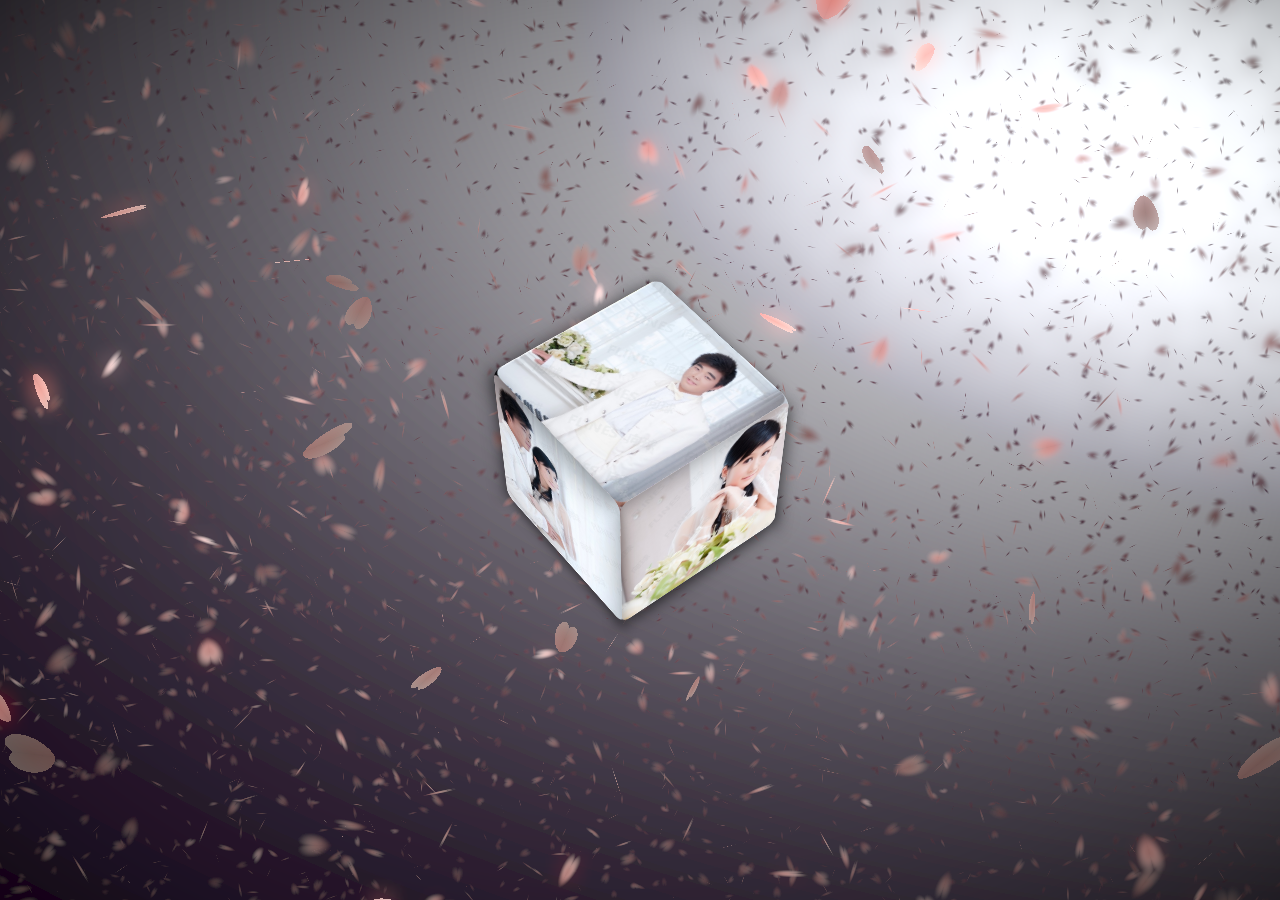
==== commit 190c0cbd: "Add files via upload" ====
--- a/index.html
+++ b/index.html
@@ -5,19 +5,8 @@
     <meta name="viewport" content="width=device-width, initial-scale=1.0">
     <title>3D旋转相册</title>
     <link rel="stylesheet" href="style.css">
-    
-    <!-- 预加载图片，提高加载速度 -->
-    <link rel="preload" href="1.png" as="image">
-    <link rel="preload" href="2.png" as="image">
-    <link rel="preload" href="3.png" as="image">
-    <link rel="preload" href="4.png" as="image">
-    <link rel="preload" href="5.png" as="image">
-    <link rel="preload" href="6.png" as="image">
-    <link rel="preload" href="7.png" as="image">
-    <link rel="preload" href="8.png" as="image">
 </head>
 <body>
-    <!-- 樱花效果 -->
     <canvas id="sakura"></canvas>
     
     <div class="container">
@@ -306,7 +295,6 @@
     attribute vec2 aPosition;
     varying vec2 texCoord;
     varying vec2 screenCoord;
-    
     void main(void) {
     gl_Position = vec4(aPosition, 0.0, 1.0);
     texCoord = aPosition.xy * 0.5 + vec2(0.5, 0.5);
@@ -322,10 +310,8 @@
     uniform sampler2D uSrc;
     uniform sampler2D uBloom;
     uniform vec2 uDelta;
-    
     varying vec2 texCoord;
     varying vec2 screenCoord;
-    
     void main(void) {
     vec4 srccol = texture2D(uSrc, texCoord) * 2.0;
     vec4 bloomcol = texture2D(uBloom, texCoord);
@@ -340,7 +326,6 @@
     </script>
     
     <script src="script.js"></script>
-    
     <script>
     // Utilities
     var Vector3 = {};
@@ -414,11 +399,9 @@
     Matrix44.loadLookAt = function (m, vpos, vlook, vup) {
     var frontv = Vector3.create(vpos.x - vlook.x, vpos.y - vlook.y, vpos.z - vlook.z);
     Vector3.normalize(frontv);
-    
     var sidev = Vector3.create(1.0, 0.0, 0.0);
     Vector3.cross(sidev, vup, frontv);
     Vector3.normalize(sidev);
-    
     var topv = Vector3.create(1.0, 0.0, 0.0);
     Vector3.cross(topv, frontv, sidev);
     Vector3.normalize(topv);
@@ -491,7 +474,6 @@
     'sizeArray':new Float32Array([w, h, w / h]),
     'dtxArray':new Float32Array([1.0 / w, 1.0 / h])
     };
-    
     ret.frameBuffer = gl.createFramebuffer();
     ret.renderBuffer = gl.createRenderbuffer();
     ret.texture = gl.createTexture();
@@ -529,7 +511,6 @@
     console.error(errlog);
     return null;
     }
-    
     return retsh;
     }
     
@@ -707,7 +688,6 @@
     var tmpv3 = Vector3.create(0, 0, 0);
     var tmpv = 0;
     var symmetryrand = function() {return (Math.random() * 2.0 - 1.0);};
-    
     for(var i = 0; i < pointFlower.numFlowers; i++) {
     var tmpprtcl = pointFlower.particles[i];
     
@@ -760,7 +740,6 @@
     }
     }
     };
-    
     var repeatEuler = function (prt, cmp) {
     prt.euler[cmp] = prt.euler[cmp] % PI2;
     if(prt.euler[cmp] < 0.0) {
@@ -793,7 +772,6 @@
     var ipos = pointFlower.positionArrayOffset;
     var ieuler = pointFlower.eulerArrayOffset;
     var imisc = pointFlower.miscArrayOffset;
-    
     for(var i = 0; i < pointFlower.numFlowers; i++) {
     var prtcl = pointFlower.particles[i];
     pointFlower.dataArray[ipos] = prtcl.position[0];
@@ -937,6 +915,33 @@
     var effectLib = {};
     
     function createEffectLib() {
+    
+    var vtxsrc, frgsrc;
+    //common
+    var cmnvtxsrc = document.getElementById("fx_common_vsh").textContent;
+    
+    //background
+    frgsrc = document.getElementById("bg_fsh").textContent;
+    effectLib.sceneBg = createEffectProgram(cmnvtxsrc, frgsrc, ['uTimes'], null);
+    
+    // make brightpixels buffer
+    frgsrc = document.getElementById("fx_brightbuf_fsh").textContent;
+    effectLib.mkBrightBuf = createEffectProgram(cmnvtxsrc, frgsrc, null, null);
+    
+    // direction blur
+    frgsrc = document.getElementById("fx_dirblur_r4_fsh").textContent;
+    effectLib.dirBlur = createEffectProgram(cmnvtxsrc, frgsrc, ['uBlurDir'], null);
+    
+    //final composite
+    vtxsrc = document.getElementById("pp_final_vsh").textContent;
+    frgsrc = document.getElementById("pp_final_fsh").textContent;
+    effectLib.finalComp = createEffectProgram(vtxsrc, frgsrc, ['uBloom'], null);
+    }
+    
+    var effectLib = {};
+    
+    function createEffectLib() {
+    
     var vtxsrc, frgsrc;
     //common
     var cmnvtxsrc = document.getElementById("fx_common_vsh").textContent;
@@ -1132,7 +1137,6 @@
     timeInfo.prev = curdate;
     
     if(animating) requestAnimationFrame(animate);
-    
     render();
     }
     
--- a/style.css
+++ b/style.css
@@ -9,30 +9,13 @@
     display: flex;
     align-items: center;
     justify-content: center;
-    background: linear-gradient(135deg, #ffb7c5 0%, #e6f7ff 100%);
+    background: transparent;
     perspective: 1500px;
     overflow: hidden;
     position: relative;
 }
 
-/* 樱花效果canvas样式 */
-#sakura {
-    position: fixed;
-    top: 0;
-    left: 0;
-    width: 100%;
-    height: 100%;
-    pointer-events: none;
-    z-index: -1;
-}
-
-/* 樱花飘落特效 */
-body {
-    background: linear-gradient(135deg, #ffb7c5 0%, #e6f7ff 100%);
-    position: relative;
-}
-
-/* 确保容器在樱花背景之上 */
+/* 确保容器在樱花之上 */
 .container {
     position: relative;
     z-index: 1;
@@ -44,6 +27,17 @@
     transform-style: preserve-3d;
 }
 
+/* 樱花画布样式 */
+#sakura {
+    position: fixed;
+    top: 0;
+    left: 0;
+    width: 100%;
+    height: 100%;
+    z-index: 0;
+    pointer-events: none;
+}
+
 .album {
     position: relative;
     width: 200px;
@@ -61,39 +55,39 @@
 
 .album.expanded .photo {
     transition: all 0.8s cubic-bezier(0.25, 0.46, 0.45, 0.94);
-    position: absolute !important;
-    top: 0 !important;
-    left: 0 !important;
-    width: 200px !important;
-    height: 200px !important;
-    display: block !important;
-    opacity: 1 !important;
-    z-index: 1 !important;
+    position: absolute;
+    top: 0;
+    left: 0;
+    width: 200px;
+    height: 200px;
+    display: block;
+    opacity: 1;
+    z-index: 1;
 }
 
 /* 为每个面设置固定位置 */
 .album.expanded .photo:nth-child(1) {
-    transform: rotateX(0deg) rotateY(0deg) translateZ(300px) !important;
+    transform: rotateX(0deg) rotateY(0deg) translateZ(300px);
 }
 
 .album.expanded .photo:nth-child(2) {
-    transform: rotateX(0deg) rotateY(180deg) translateZ(300px) !important;
+    transform: rotateX(0deg) rotateY(180deg) translateZ(300px);
 }
 
 .album.expanded .photo:nth-child(3) {
-    transform: rotateX(0deg) rotateY(-90deg) translateZ(300px) !important;
+    transform: rotateX(0deg) rotateY(-90deg) translateZ(300px);
 }
 
 .album.expanded .photo:nth-child(4) {
-    transform: rotateX(0deg) rotateY(90deg) translateZ(300px) !important;
+    transform: rotateX(0deg) rotateY(90deg) translateZ(300px);
 }
 
 .album.expanded .photo:nth-child(5) {
-    transform: rotateX(90deg) rotateY(0deg) translateZ(300px) !important;
+    transform: rotateX(90deg) rotateY(0deg) translateZ(300px);
 }
 
 .album.expanded .photo:nth-child(6) {
-    transform: rotateX(-90deg) rotateY(0deg) translateZ(300px) !important;
+    transform: rotateX(-90deg) rotateY(0deg) translateZ(300px);
 }
 
 /* 外层展开图片的旋转动画 */
@@ -271,23 +265,29 @@
     transform: rotateX(-90deg) translateZ(50px);
 }
 
-/* 内层立方体图片使用CSS变量，由JavaScript动态设置 */
-.inner-photo::before {
-    background-image: var(--bg-image, url('1.png'));
-}
-
-/* 确保内层图片在移动设备上显示 */
-@media (max-width: 768px) {
-    .inner-photo {
-        background-size: cover !important;
-        background-position: center !important;
-    }
-    
-    .inner-photo::before {
-        background-size: cover !important;
-        background-position: center !important;
-        background-image: var(--bg-image, url('1.png')) !important;
-    }
+/* 内层立方体图片 */
+.inner-photo:nth-child(1)::before {
+    background-image: url('1.png');
+}
+
+.inner-photo:nth-child(2)::before {
+    background-image: url('2.png');
+}
+
+.inner-photo:nth-child(3)::before {
+    background-image: url('3.png');
+}
+
+.inner-photo:nth-child(4)::before {
+    background-image: url('4.png');
+}
+
+.inner-photo:nth-child(5)::before {
+    background-image: url('5.png');
+}
+
+.inner-photo:nth-child(6)::before {
+    background-image: url('6.png');
 }
 
 /* 内层立方体旋转动画 */
@@ -303,14 +303,14 @@
 /* 确保外层和内层使用相同的旋转速度 */
 .album.expanded .photo,
 .album.expanded .inner-album {
-    animation-duration: 10s !important;
-    animation-timing-function: linear !important;
-    animation-iteration-count: infinite !important;
+    animation-duration: 10s;
+    animation-timing-function: linear;
+    animation-iteration-count: infinite;
 }
 
 /* 确保外层图片和内层立方体同步旋转 */
 .album.expanded .inner-album {
-    animation: inner-rotate 10s linear infinite !important;
+    animation: inner-rotate 10s linear infinite;
 }
 
 .photo::before {
@@ -323,10 +323,10 @@
 
 /* 确保所有照片面都能正确显示 */
 .album.expanded .photo {
-    display: block !important;
-    opacity: 1 !important;
-    z-index: 1 !important;
-    animation: outer-rotate 10s linear infinite !important;
+    display: block;
+    opacity: 1;
+    z-index: 1;
+    animation: outer-rotate 10s linear infinite;
 }
 
 
